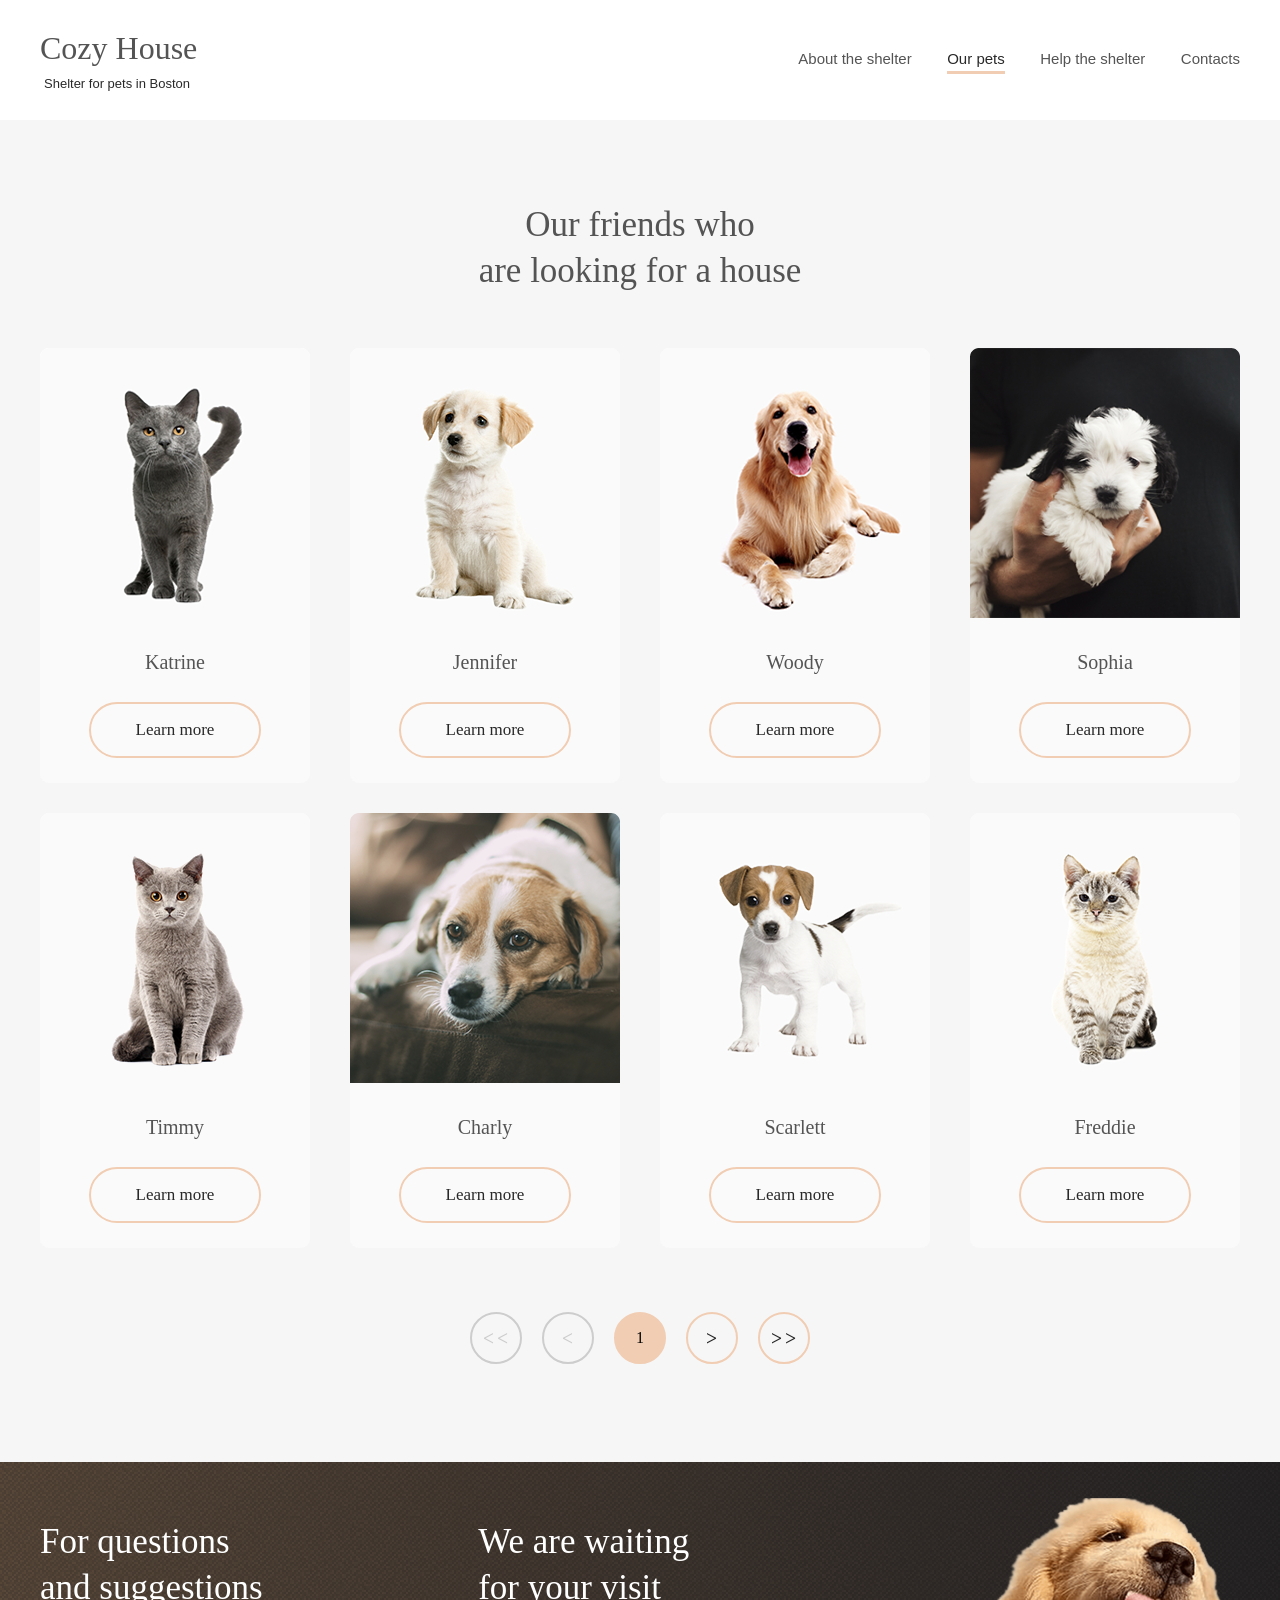
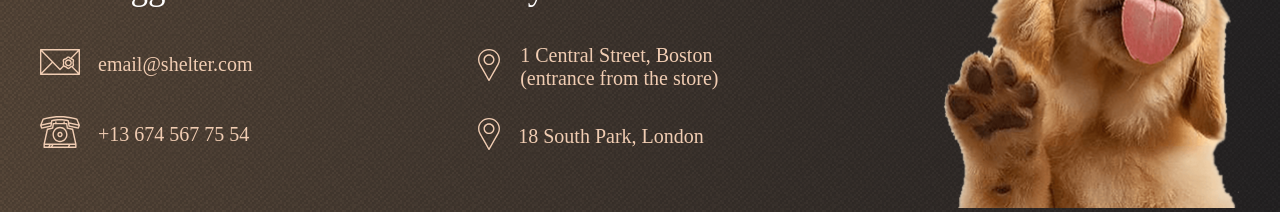
==== shelter/pets.html @ da4b1e6e "fix: fixed error validator3.org-4" ====
<!doctype html>
<html lang="en">
  <head>
    <meta charset="UTF-8">
    <meta name="viewport" content="width=device-width, initial-scale=1.0">
    <link rel="stylesheet" href="pets.css">
    <link rel="icon" type="image/ico" href="assets/favicon1.ico">
    <title>Our pets</title>
  </head>
  <body>
    <header>
      <div class="header_container">
        <div class="logo">
          <h1><a href="index.html">Cozy House</a></h1>
          <p>Shelter for pets in Boston</p>
        </div>
        <div class="menu">
          <nav class="nav_menu">
            <ul class="ul_menu">
              <li><a href="index.html">About the shelter</a></li>
              <li class="first"><a href="#">Our pets</a></li>
              <li><a href="index.html#help">Help the shelter</a></li>
              <li><a href="#footer">Contacts</a></li>
            </ul>
          </nav>
        </div>
      </div>
    </header>
    <section id="pets" class="pets">
      <div class="pets_container">
        <h2 class="pets_title">Our friends who<br> are looking for a house</h2>
        <div class="card_container">
            <div class="card">
                <div class="card_img">
                  <img src="assets/pets-katrine.png" alt="katrine">
                </div>
                <h4>Katrine</h4>
                <div class="slider_button">Learn more</div>
              </div>
            <div class="card">
                <div class="card_img">
                  <img src="assets/pets-jennifer.png" alt="jennifer">
                </div>
                <h4>Jennifer</h4>
                <div class="slider_button">Learn more</div>
            </div>
            <div class="card">
                <div class="card_img">
                  <img src="assets/pets-woody.png" alt="woody">
                </div>
                <h4>Woody</h4>
                <div class="slider_button">Learn more</div>
            </div>
            <div class="card">
                <div class="card_img">
                  <img src="assets/pets_sophia.png" alt="sophia">
                </div>
                <h4>Sophia</h4>
                <div class="slider_button">Learn more</div>
            </div>
            <div class="card">
                <div class="card_img">
                  <img src="assets/pets-timmy.png" alt="timmy">
                </div>
                <h4>Timmy</h4>
                <div class="slider_button">Learn more</div>
            </div>
            <div class="card">
                <div class="card_img">
                  <img src="assets/pets-charly.png" alt="charly">
                </div>
                <h4>Charly</h4>
                <div class="slider_button">Learn more</div>
            </div>
            <div class="card">
                <div class="card_img">
                  <img src="assets/pets-scarlet.png" alt="scarlet">
                </div>
                <h4>Scarlett</h4>
                <div class="slider_button">Learn more</div>
            </div>
            <div class="card">
                <div class="card_img">
                  <img src="assets/pets-freddie.png" alt="freddie">
                </div>
                <h4>Freddie</h4>
                <div class="slider_button">Learn more</div>
            </div>
        </div>
        <div class="navigation">
            <div class="button_paginator_inactive">
                <img src="assets/left_double_arrow.svg" alt="left_double_arrow">
            </div>
            <div class="button_paginator_inactive">
                <img src="assets/left_arrow.svg" alt="left_arrow">
            </div>
            <div class="button_paginator_active">1</div>
            <div class="button_paginator_next">
                <img src="assets/right_arrow.svg" alt="right_arrow">
            </div>
            <div class="button_paginator_all">
                <img src="assets/double_arrow.svg" alt="double_arrow">
            </div>
        </div>
      </div>
    </section>
    <div class="into">
       <footer id="footer" class="footer">
        <div class="footer_container">
          <div class="footer_content">
            <div class="footer_contacts">
              <h3 class="footer_contacts_title">
                For questions <br>and suggestions
              </h3>
              <div class="footer_contacts_email">

                <a  href="mailto:email@shelter.com"><img src="assets/icon-email.svg" alt="email"></a>
                <a class="footer_h5"  href="mailto:email@shelter.com">email@shelter.com</a>
              </div>
              <div class="footer_contacts_email">
                <a  href="tel:+136745677554"><img src="assets/icon-phone.svg" alt="phone"></a>
                <a  href="tel:+136745677554" class="footer_h5">+13 674 567 75 54</a>
              </div>
            </div>
            <div class="footer_locations">
              <h3 class="footer_locations_title">
                We are waiting<br>
                for your visit
              </h3>
              <div class="footer_locations_place">
                <a href="https://maps.app.goo.gl/DbrBWpfn3ZMRmpNb6"><img  src="assets/icon-marker.svg" alt="marker"></a>
                <a class="footer_central" href="https://maps.app.goo.gl/DbrBWpfn3ZMRmpNb6">1 Central Street, Boston <br>(entrance from the store)</a>
              </div>
              <div class="footer_locations_place">
                <a href="https://maps.app.goo.gl/Y8TNkfjM19VFKskY9"><img src="assets/icon-marker.svg" alt="marker"></a>
                <a class="footer_h5" href="https://maps.app.goo.gl/Y8TNkfjM19VFKskY9">18 South Park, London </a>
              </div>
            </div>
            <div class="footer_puppy">
              <img src="assets/footer-puppy.png" alt="footer-puppy">
            </div>
          </div>
        </div>
      </footer>
      </div>
  </body>
</html>
---- shelter/pets.css ----
* {
  margin: 0;
  padding: 0;
  box-sizing: border-box;
  border: none;
}
html {
  scroll-behavior: smooth;
}
.header_container {
  display: flex;
  justify-content: space-between;
  max-width: 1200px;
  margin: 0px auto;
  padding: 30px 0 10px 0;
  color: #545454;
}

.ul_menu {
  display: flex;
  gap: 35.5px;
  align-content: center;
}

.menu {
  align-content: center;
}

.first {
  border-bottom: 3px solid #f1cdb3;
}

.ul_menu li {
  display: flex;
  text-decoration: none;
}

a {
  color: #545454;
  text-decoration: none;
  font-family: Arial, Helvetica, sans-serif;
  font-weight: 400;
  font-size: 15px;
  letter-spacing: 0px;
  line-height: 160%;
  transition: all 0.8s ease;
}

.logo h1 > a {
  font-family: Georgia, "Times New Roman", Times, serif;
  font-weight: 400;
  font-size: 32px;
  letter-spacing: 6%;
  line-height: 110%;
  transition: all 0.8s ease;
}
.logo h1 {
  padding-bottom: 10px;
  color: #545454;
}

.logo p {
  font-family: Arial, Helvetica, sans-serif;
  font-weight: 400;
  font-size: 13px;
  color: #292929;
  letter-spacing: 10%;
  line-height: 100%;
  padding-left: 4px;
  cursor: pointer;
}
.logo h1 > a:hover {
  color: #292929;
}
.logo p:hover {
  color: #292929;
}
li a:hover {
  color: #292929;
}
h2 {
  font-family: Georgia, "Times New Roman", Times, serif;
  font-weight: 400;
  letter-spacing: 6%;
  font-size: 35px;
  line-height: 130%;
  color: #545454;
  text-align: center;
}
.pets {
  background-color: #f6f6f6;
}
.pets_container {
  margin: 0 auto;
  max-width: 1200px;
  margin-top: 20px;
}
.card_container {
  display: flex;
  justify-content: center;
  gap: 30px 40px;
  align-items: center;
  flex-wrap: wrap;
}
.card {
  display: flex;
  flex-direction: column;
  align-items: center;
  padding-bottom: 0px;
  background-color: #fafafa;
  cursor: pointer;
  border-radius: 9px;
  transition:
    background-color 2s,
    box-shadow 2s;
}
.card_img {
  padding-bottom: 30px;
}
h4 {
  font-family: Georgia, "Times New Roman", Times, serif;
  font-weight: 400;
  letter-spacing: 6%;
  font-size: 20px;
  color: #545454;
  line-height: 100%;
  padding-bottom: 30px;
}
.slider_button {
  font-family: Georgia, "Times New Roman", Times, serif;
  font-weight: 400;
  letter-spacing: 6%;
  font-size: 17px;
  color: #292929;
  line-height: 130%;
  padding: 15px 45px;
  border: 2px solid #f1cdb3;
  border-radius: 100px;
  margin-bottom: 25px;
  transition: all 0.8s ease;
}

.card:hover {
  box-shadow: 0 2px 35px 14px rgba(13, 13, 13, 0.1);
  transition: all 0.8s ease;
  .slider_button {
    background-color: #fddcc4;
    border: 2px solid #fddcc4;
  }
}
.pets_title {
  padding-bottom: 55px;
  padding-top: 82px;
}
.navigation {
  display: flex;
  justify-content: center;
  gap: 20px;
  padding-bottom: 98px;
  padding-top: 64px;
}
.button_paginator_inactive {
  display: flex;
  justify-content: center;
  align-items: center;
  width: 52px;
  height: 52px;
  padding: 0;
  border-radius: 50%;
  cursor: default;

  border: 2px solid #cdcdcd;
}
.button_paginator_active {
  display: flex;
  justify-content: center;
  align-items: center;
  width: 52px;
  height: 52px;
  padding: 0;
  border-radius: 50%;
  cursor: pointer;
  border: 2px solid #f1cdb3;
  background: #f1cdb3;
  cursor: default;
}
.button_paginator_next {
  display: flex;
  justify-content: center;
  align-items: center;
  width: 52px;
  height: 52px;
  padding: 0;
  border-radius: 50%;
  border: 2px solid #f1cdb3;
  cursor: pointer;
  transition: all 0.8s ease;
}
.button_paginator_all {
  display: flex;
  justify-content: center;
  align-items: center;
  width: 52px;
  height: 52px;
  padding: 0;
  border-radius: 50%;
  border: 2px solid #f1cdb3;
  cursor: pointer;
  transition: all 0.8s ease;
}
.button_paginator_next:hover {
  background: #f1cdb3;
}
.button_paginator_all:hover {
  background: #f1cdb3;
}

.into {
  background:
    url(assets/noise_transparent@2x.png),
    linear-gradient(to right, #58483a, #262425);
}
.footer_container {
  margin: 0 auto;
  max-width: 1200px;
  padding-top: 16px;
  padding-bottom: 0px;
}

.footer_content {
  display: flex;
  justify-content: space-between;
  padding-top: 20px;
}
.footer_locations_title {
  color: #ffffff;
}
.footer_contacts_title {
  color: #ffffff;
}
footer h5 {
  color: #f1cdb3;
}
.footer_contacts_email {
  display: flex;
  justify-content: start;
  align-items: center;
}

.footer_locations_place {
  display: flex;
  justify-content: start;
  align-items: center;
}
.footer_contacts_title {
  align-items: start;
  padding-bottom: 40px;
}
.footer_locations_title {
  padding-bottom: 33px;
}
.footer_locations_place {
  padding-bottom: 31px;
}
.footer_contacts_email {
  padding-bottom: 40px;
}
.footer_locations {
  padding-right: 6px;
  padding-top: 21px;
}
.footer_h5 {
  padding-left: 20px;
}
.footer_central {
  padding-left: 20px;
}
.footer_contacts {
  padding-top: 21px;
}
h5 {
  font-family: Georgia, "Times New Roman", Times, serif;
  font-weight: 400;
  letter-spacing: 6%;
  font-size: 20px;
  color: #545454;
  line-height: 115%;
}
h3 {
  font-family: Georgia, "Times New Roman", Times, serif;
  font-weight: 400;
  letter-spacing: 6%;
  font-size: 35px;
  line-height: 130%;
  color: #545454;
  text-align: center;
}
.footer_contacts_title {
  text-align: start;
}
.footer_locations_title {
  text-align: start;
}
.first {
  border-bottom: 3px solid #f1cdb3;
}
.first a {
  color: #292929;
  cursor: default;
}

.footer_container {
  margin: 0 auto;
  max-width: 1200px;
  padding-top: 16px;
  padding-bottom: 0px;
}

.footer_content {
  display: flex;
  justify-content: space-between;
  padding-top: 20px;
}
.footer_locations_title {
  color: #ffffff;
}
.footer_contacts_title {
  color: #ffffff;
}
footer h5 {
  color: #f1cdb3;
}
.footer_contacts_email {
  display: flex;
  justify-content: start;
  align-items: center;
}
.footer_locations_place a {
  color: #f1cdb3;
  font-family: Georgia, "Times New Roman", Times, serif;
  font-weight: 400;
  letter-spacing: 6%;
  font-size: 20px;
  line-height: 115%;
}
.footer_contacts_email a {
  color: #f1cdb3;
  font-family: Georgia, "Times New Roman", Times, serif;
  font-weight: 400;
  letter-spacing: 6%;
  font-size: 20px;
  line-height: 115%;
}

.footer_locations_place {
  display: flex;
  justify-content: start;
  align-items: center;
  
}



.footer_contacts_title {
  padding-bottom: 36px;
}
.footer_locations_title {
  padding-bottom: 34px;
}
.footer_locations_place {
  padding-bottom: 28px;
}
.footer_contacts_email {
  padding-bottom: 33px;
}
.footer_locations {
  padding-right: 6px;
  padding-top: 21px;
}
.footer_h5 {
  padding-left: 18px;
}
.footer_central {
  padding-left: 20px;
}
.footer_contacts {
  padding-top: 21px;
}

.footer_contacts_email {
  a {
    color: #f1cdb3;
  }
}
.footer_locations {
  a {
    color: #f1cdb3;
  }
}
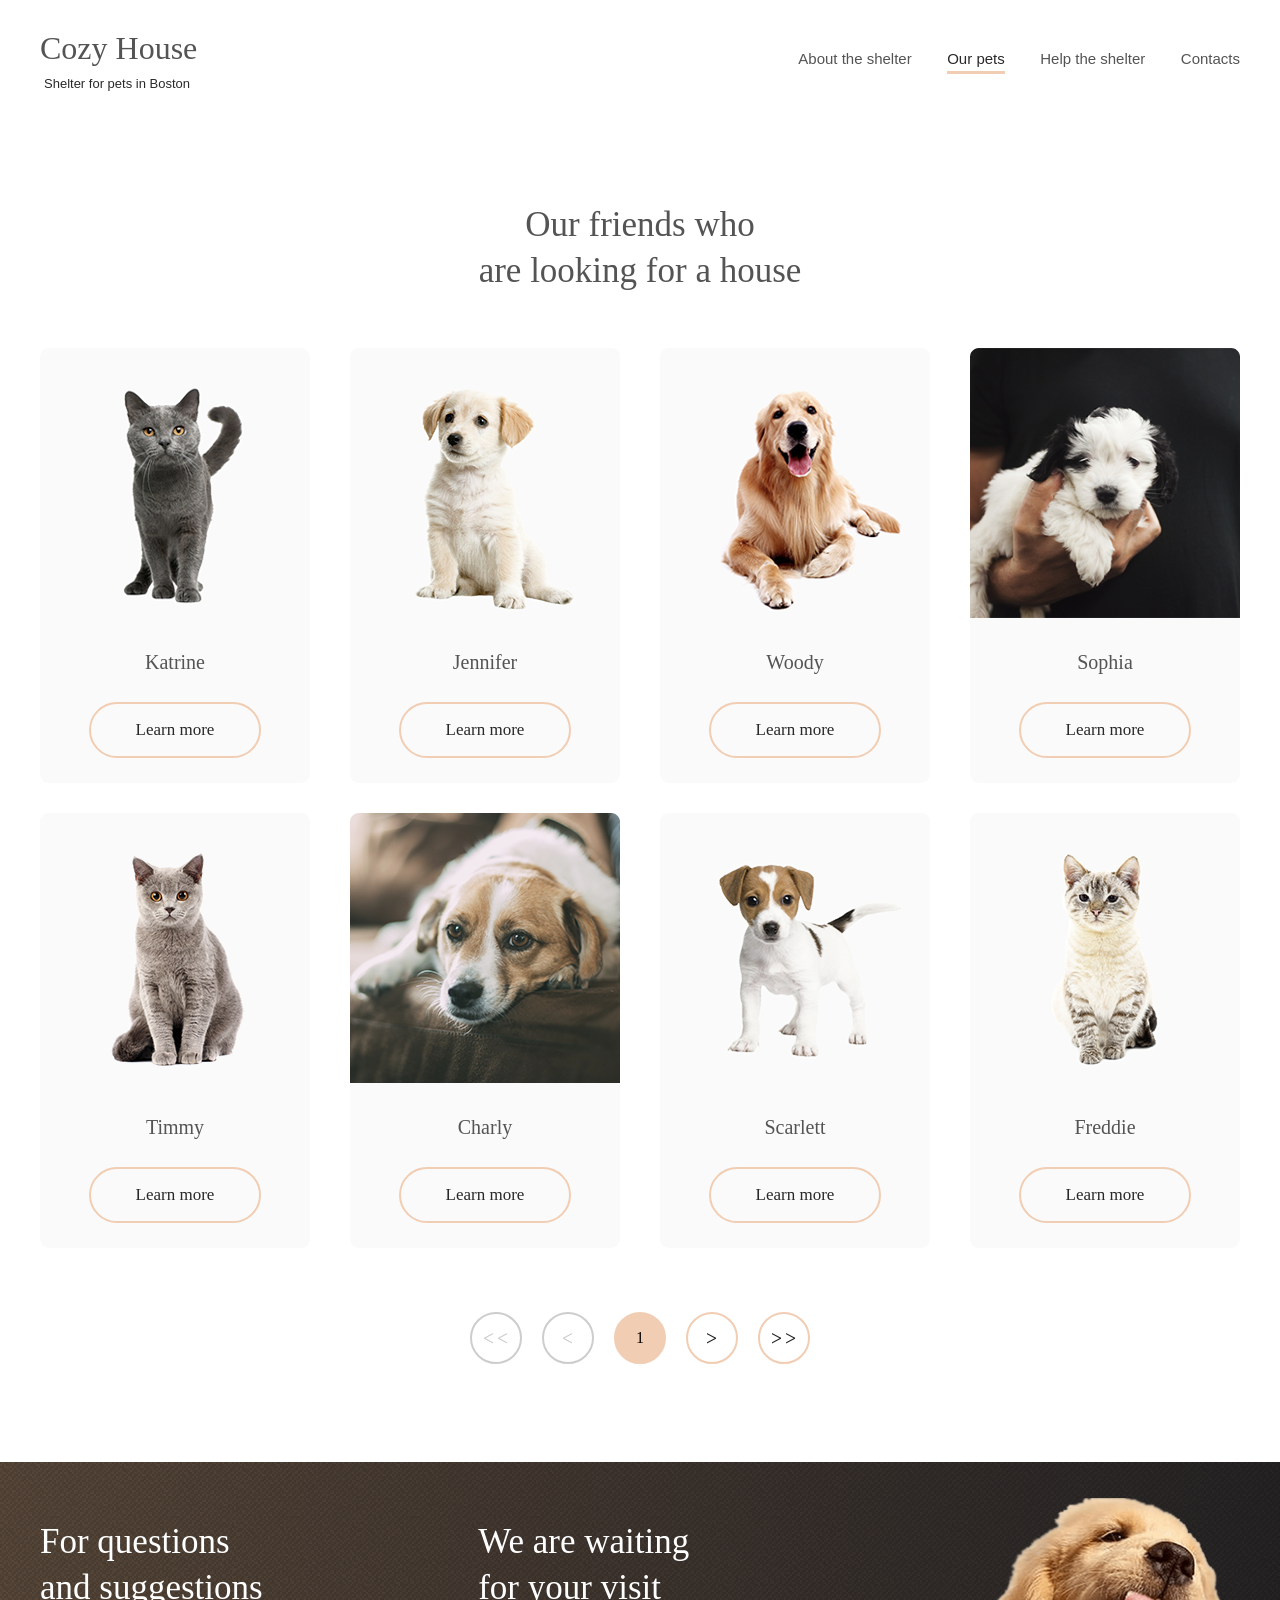
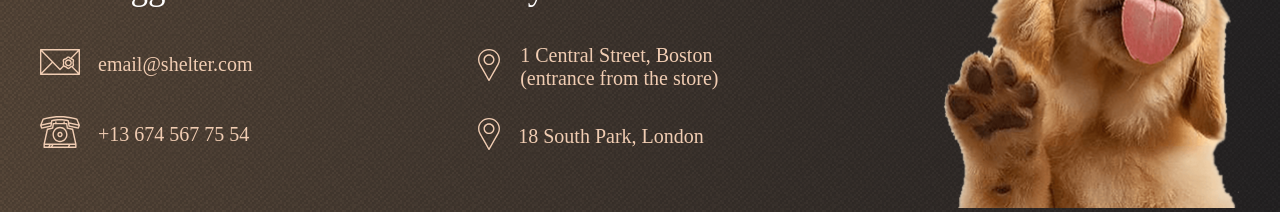
==== commit 664935c3: "feat: add index.js file and console.log" ====
--- a/shelter/pets.html
+++ b/shelter/pets.html
@@ -26,7 +26,7 @@
         </div>
       </div>
     </header>
-    <section id="pets" class="pets">
+    <section id="pets" class="our_friends">
       <div class="pets_container">
         <h2 class="pets_title">Our friends who<br> are looking for a house</h2>
         <div class="card_container">
@@ -34,56 +34,56 @@
                 <div class="card_img">
                   <img src="assets/pets-katrine.png" alt="katrine">
                 </div>
-                <h4>Katrine</h4>
+                <h3>Katrine</h3>
                 <div class="slider_button">Learn more</div>
               </div>
             <div class="card">
                 <div class="card_img">
                   <img src="assets/pets-jennifer.png" alt="jennifer">
                 </div>
-                <h4>Jennifer</h4>
+                <h3>Jennifer</h3>
                 <div class="slider_button">Learn more</div>
             </div>
             <div class="card">
                 <div class="card_img">
                   <img src="assets/pets-woody.png" alt="woody">
                 </div>
-                <h4>Woody</h4>
+                <h3>Woody</h3>
                 <div class="slider_button">Learn more</div>
             </div>
             <div class="card">
                 <div class="card_img">
                   <img src="assets/pets_sophia.png" alt="sophia">
                 </div>
-                <h4>Sophia</h4>
+                <h3>Sophia</h3>
                 <div class="slider_button">Learn more</div>
             </div>
             <div class="card">
                 <div class="card_img">
                   <img src="assets/pets-timmy.png" alt="timmy">
                 </div>
-                <h4>Timmy</h4>
+                <h3>Timmy</h3>
                 <div class="slider_button">Learn more</div>
             </div>
             <div class="card">
                 <div class="card_img">
                   <img src="assets/pets-charly.png" alt="charly">
                 </div>
-                <h4>Charly</h4>
+                <h3>Charly</h3>
                 <div class="slider_button">Learn more</div>
             </div>
             <div class="card">
                 <div class="card_img">
                   <img src="assets/pets-scarlet.png" alt="scarlet">
                 </div>
-                <h4>Scarlett</h4>
+                <h3>Scarlett</h3>
                 <div class="slider_button">Learn more</div>
             </div>
             <div class="card">
                 <div class="card_img">
                   <img src="assets/pets-freddie.png" alt="freddie">
                 </div>
-                <h4>Freddie</h4>
+                <h3>Freddie</h3>
                 <div class="slider_button">Learn more</div>
             </div>
         </div>
--- a/shelter/pets.css
+++ b/shelter/pets.css
@@ -117,7 +117,7 @@
 .card_img {
   padding-bottom: 30px;
 }
-h4 {
+ .card h3 {
   font-family: Georgia, "Times New Roman", Times, serif;
   font-weight: 400;
   letter-spacing: 6%;
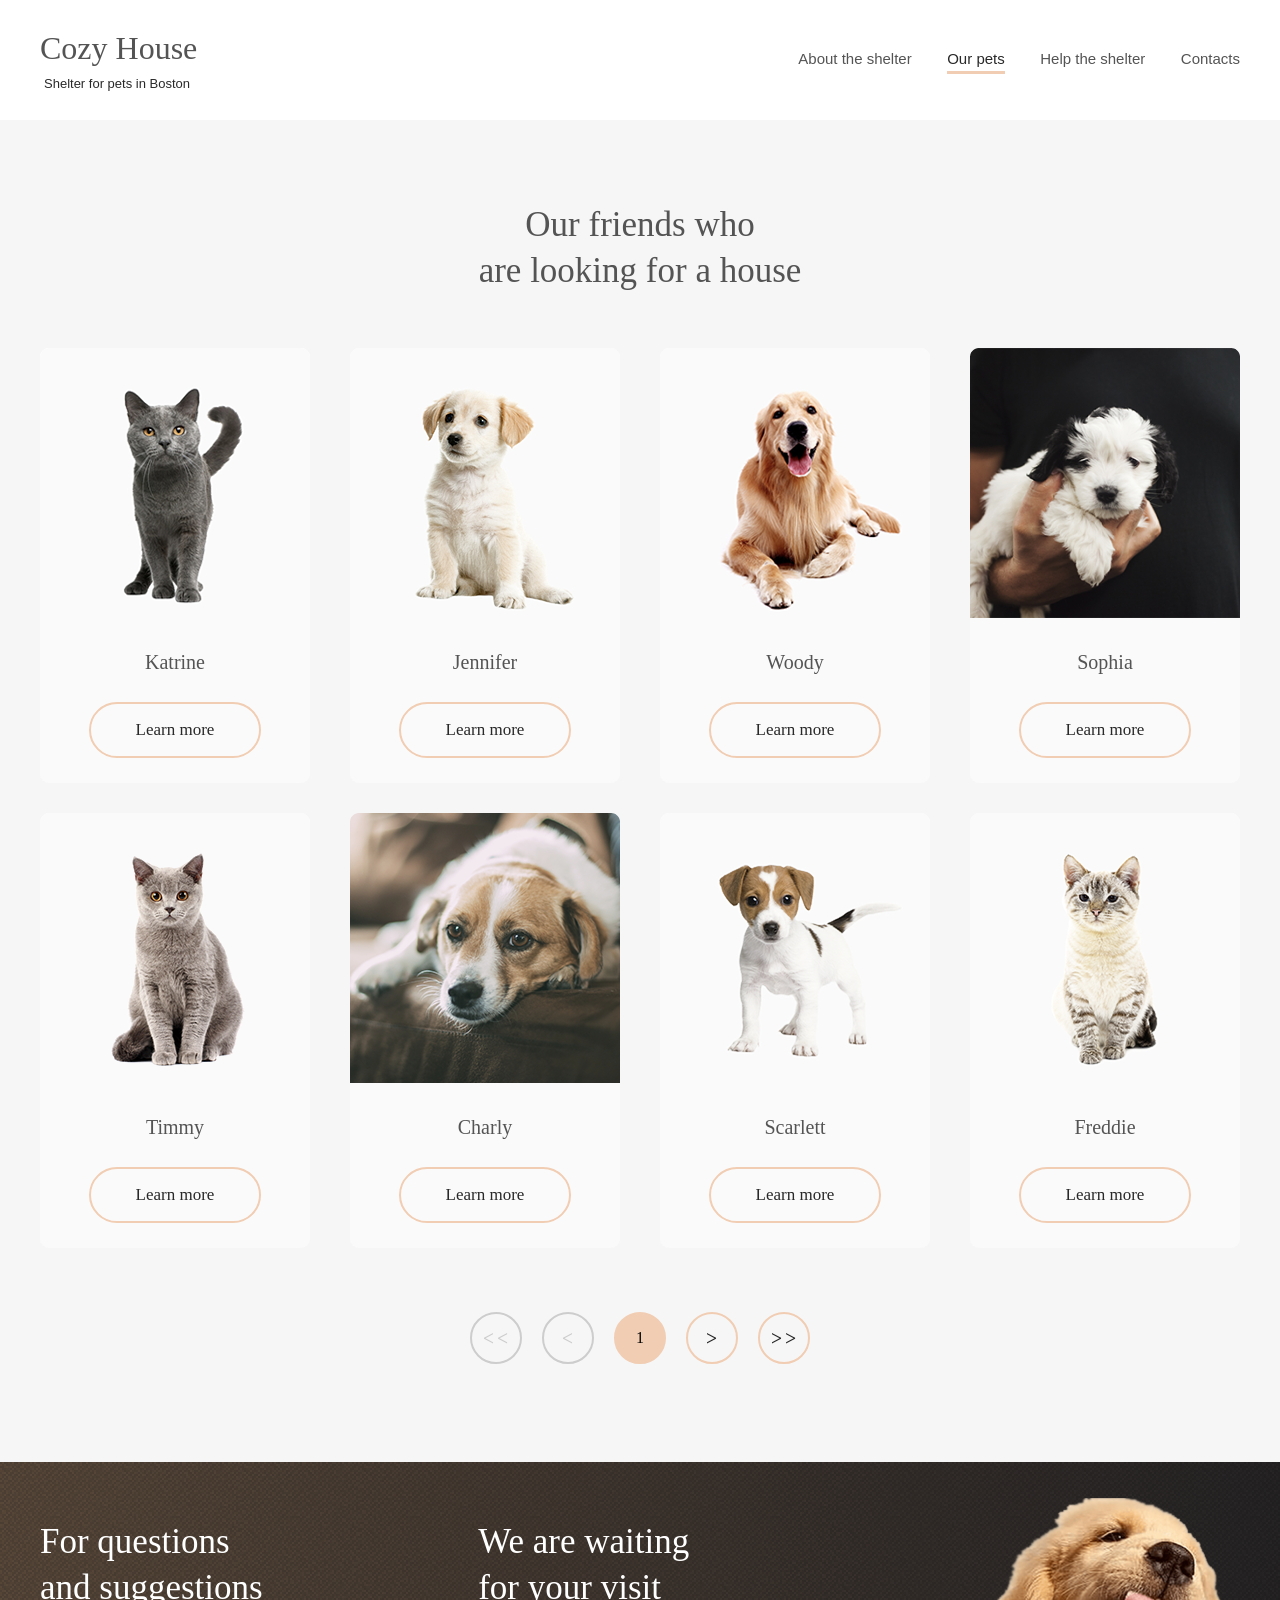
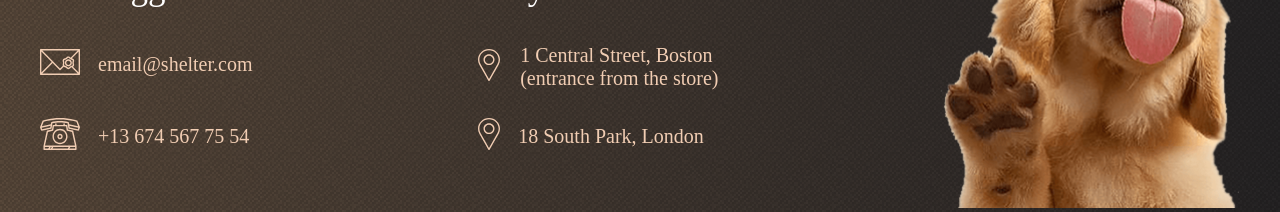
==== commit fb024aae: "feat: add our pets page at 320px" ====
--- a/shelter/pets.html
+++ b/shelter/pets.html
@@ -24,6 +24,11 @@
             </ul>
           </nav>
         </div>
+        <div class="burger_menu">
+              <span class="burger_menu_span"></span>
+              <span class="burger_menu_span"></span>
+              <span class="burger_menu_span"></span>
+            </div>
       </div>
     </header>
     <section id="pets" class="our_friends">
@@ -51,35 +56,35 @@
                 <h3>Woody</h3>
                 <div class="slider_button">Learn more</div>
             </div>
-            <div class="card">
+            <div class="card third_card">
                 <div class="card_img">
                   <img src="assets/pets_sophia.png" alt="sophia">
                 </div>
                 <h3>Sophia</h3>
                 <div class="slider_button">Learn more</div>
             </div>
-            <div class="card">
+            <div class="card third_card">
                 <div class="card_img">
                   <img src="assets/pets-timmy.png" alt="timmy">
                 </div>
                 <h3>Timmy</h3>
                 <div class="slider_button">Learn more</div>
             </div>
-            <div class="card">
+            <div class="card third_card">
                 <div class="card_img">
                   <img src="assets/pets-charly.png" alt="charly">
                 </div>
                 <h3>Charly</h3>
                 <div class="slider_button">Learn more</div>
             </div>
-            <div class="card">
+            <div class="card second_card">
                 <div class="card_img">
                   <img src="assets/pets-scarlet.png" alt="scarlet">
                 </div>
                 <h3>Scarlett</h3>
                 <div class="slider_button">Learn more</div>
             </div>
-            <div class="card">
+            <div class="card second_card">
                 <div class="card_img">
                   <img src="assets/pets-freddie.png" alt="freddie">
                 </div>
@@ -110,28 +115,28 @@
           <div class="footer_content">
             <div class="footer_contacts">
               <h3 class="footer_contacts_title">
-                For questions <br>and suggestions
+                For questions <br class="desktop-only">and suggestions
               </h3>
               <div class="footer_contacts_email">
 
                 <a  href="mailto:email@shelter.com"><img src="assets/icon-email.svg" alt="email"></a>
                 <a class="footer_h5"  href="mailto:email@shelter.com">email@shelter.com</a>
               </div>
-              <div class="footer_contacts_email">
+              <div class="footer_contacts_tell">
                 <a  href="tel:+136745677554"><img src="assets/icon-phone.svg" alt="phone"></a>
-                <a  href="tel:+136745677554" class="footer_h5">+13 674 567 75 54</a>
+                <a  href="tel:+136745677554" class="footer_h5 tell">+13 674 567 75 54</a>
               </div>
             </div>
             <div class="footer_locations">
               <h3 class="footer_locations_title">
-                We are waiting<br>
-                for your visit
+                We are waiting<br class="desktop-only">
+                for<br class="mobile-only"> your visit
               </h3>
-              <div class="footer_locations_place">
+              <div class="footer_locations_place second">
                 <a href="https://maps.app.goo.gl/DbrBWpfn3ZMRmpNb6"><img  src="assets/icon-marker.svg" alt="marker"></a>
                 <a class="footer_central" href="https://maps.app.goo.gl/DbrBWpfn3ZMRmpNb6">1 Central Street, Boston <br>(entrance from the store)</a>
               </div>
-              <div class="footer_locations_place">
+              <div class="footer_locations_place second_two ">
                 <a href="https://maps.app.goo.gl/Y8TNkfjM19VFKskY9"><img src="assets/icon-marker.svg" alt="marker"></a>
                 <a class="footer_h5" href="https://maps.app.goo.gl/Y8TNkfjM19VFKskY9">18 South Park, London </a>
               </div>
--- a/shelter/pets.css
+++ b/shelter/pets.css
@@ -24,6 +24,9 @@
 
 .menu {
   align-content: center;
+}
+.burger_menu {
+  display: none;
 }
 
 .first {
@@ -94,6 +97,9 @@
   margin: 0 auto;
   max-width: 1200px;
   margin-top: 20px;
+}
+.our_friends {
+  background-color: #f6f6f6;
 }
 .card_container {
   display: flex;
@@ -117,7 +123,7 @@
 .card_img {
   padding-bottom: 30px;
 }
- .card h3 {
+.card h3 {
   font-family: Georgia, "Times New Roman", Times, serif;
   font-weight: 400;
   letter-spacing: 6%;
@@ -142,10 +148,18 @@
 
 .card:hover {
   box-shadow: 0 2px 35px 14px rgba(13, 13, 13, 0.1);
-  transition: all 0.8s ease;
+  transition: all 0.3s ease;
   .slider_button {
     background-color: #fddcc4;
     border: 2px solid #fddcc4;
+  }
+}
+.card:active {
+  .slider_button {
+    background-color: #fafafa;
+    border: 2px solid #fddcc4;
+    transform: translateY(2px);
+    transition: all 0.1s ease;
   }
 }
 .pets_title {
@@ -335,6 +349,19 @@
   justify-content: start;
   align-items: center;
 }
+  .footer_contacts_tell {
+    display: flex;
+    align-items: center;
+    padding-bottom: 35px;
+  }
+.footer_contacts_tell a {
+  color: #f1cdb3;
+  font-family: Georgia, "Times New Roman", Times, serif;
+  font-weight: 400;
+  letter-spacing: 6%;
+  font-size: 20px;
+  line-height: 115%;
+}
 .footer_locations_place a {
   color: #f1cdb3;
   font-family: Georgia, "Times New Roman", Times, serif;
@@ -356,10 +383,7 @@
   display: flex;
   justify-content: start;
   align-items: center;
-  
-}
-
-
+}
 
 .footer_contacts_title {
   padding-bottom: 36px;
@@ -371,7 +395,7 @@
   padding-bottom: 28px;
 }
 .footer_contacts_email {
-  padding-bottom: 33px;
+  padding-bottom: 35px;
 }
 .footer_locations {
   padding-right: 6px;
@@ -397,3 +421,177 @@
     color: #f1cdb3;
   }
 }
+.mobile-only {
+  display: none;
+}
+
+@media (max-width: 1150px) {
+  .header_container {
+    max-width: 708px;
+    padding: 30px 0 8px 0;
+  }
+  .second_card {
+    display: none;
+  }
+  .navigation {
+    padding-bottom: 77px;
+    padding-top: 42px;
+  }
+
+  .card_container {
+    gap: 30px 40px;
+  }
+  .slider_arrow {
+    gap: 12px;
+    justify-content: center;
+  }
+  .pets_title {
+    padding-bottom: 26px;
+    padding-top: 82px;
+  }
+
+  .footer_content {
+    flex-wrap: wrap;
+    justify-content: center;
+    gap: 27px 59px;
+    padding-top: 15px;
+  }
+
+  .footer_contacts {
+    padding-top: 0px;
+  }
+  .footer_locations {
+    padding-top: 0px;
+  }
+  .footer_locations_title {
+    padding-bottom: 32px;
+  }
+  .footer_locations_place {
+    padding-bottom: 30px;
+  }
+  .footer_contacts_email {
+    padding-bottom: 35px;
+  }
+  .footer_contacts_tell {
+    display: flex;
+    align-items: center;
+    padding-bottom: 35px;
+  }
+  .footer_puppy {
+    margin-bottom: 0px;
+  }
+}
+
+@media (max-width: 767px) {
+  .burger_menu {
+    display: flex;
+    flex-direction: column;
+    justify-content: center;
+    gap: 8px;
+  }
+  .menu {
+    display: none;
+  }
+  .burger_menu_span {
+    width: 30px;
+    height: 2px;
+    background-color: #f1cdb3;
+  }
+}
+@media (max-width: 695px) {
+  .header_container {
+    max-width: 88%;
+  }
+
+  .slider_arrow {
+    gap: 0px;
+  }
+  .navigation {
+    padding-bottom: 45px;
+    padding-top: 42px;
+    gap: 10px;
+  }
+  .third_card {
+    display: none;
+  }
+  .pets_title {
+    font-size: 25px;
+    padding-bottom: 42px;
+    padding-top: 43px;
+  }
+  .card_img {
+    padding-bottom: 29px;
+  }
+
+  .slider_arrow {
+    flex-wrap: wrap;
+    gap: 13px 83px;
+  }
+  .button_primary {
+    margin: 40px auto 45px;
+  }
+  .card_container {
+    width: 100%;
+    order: -1;
+  }
+
+  h4 {
+    letter-spacing: 6%;
+    font-size: 15px;
+
+    line-height: 110%;
+    padding-bottom: 30px;
+  }
+
+  h3 {
+    font-weight: 400;
+    letter-spacing: 6%;
+    font-size: 25px;
+    line-height: 130%;
+    color: #545454;
+  }
+
+  .footer_contacts_title {
+    text-align: center;
+  }
+  .footer_locations_title {
+    text-align: center;
+  }
+  .desktop-only {
+    display: none;
+  }
+  .mobile-only {
+    display: inline;
+  }
+  .footer_contacts {
+    margin: 0 34px;
+  }
+  .tell {
+    padding-left: 27px;
+    padding-bottom: 5px;
+  }
+  .footer_contacts_tell {
+    padding-bottom: 7px;
+  }
+  .footer_locations_title {
+    padding-bottom: 40px;
+  }
+
+  .second {
+    padding-bottom: 37px;
+  }
+  .second_two {
+    padding-bottom: 11px;
+  }
+  .footer_puppy img {
+    width: 88%;
+    padding-left: 25px;
+  }
+  .footer_contacts_email {
+    padding-bottom: 38px;
+  }
+  .footer_locations {
+    padding-top: 0px;
+    padding-right: 0px;
+  }
+}
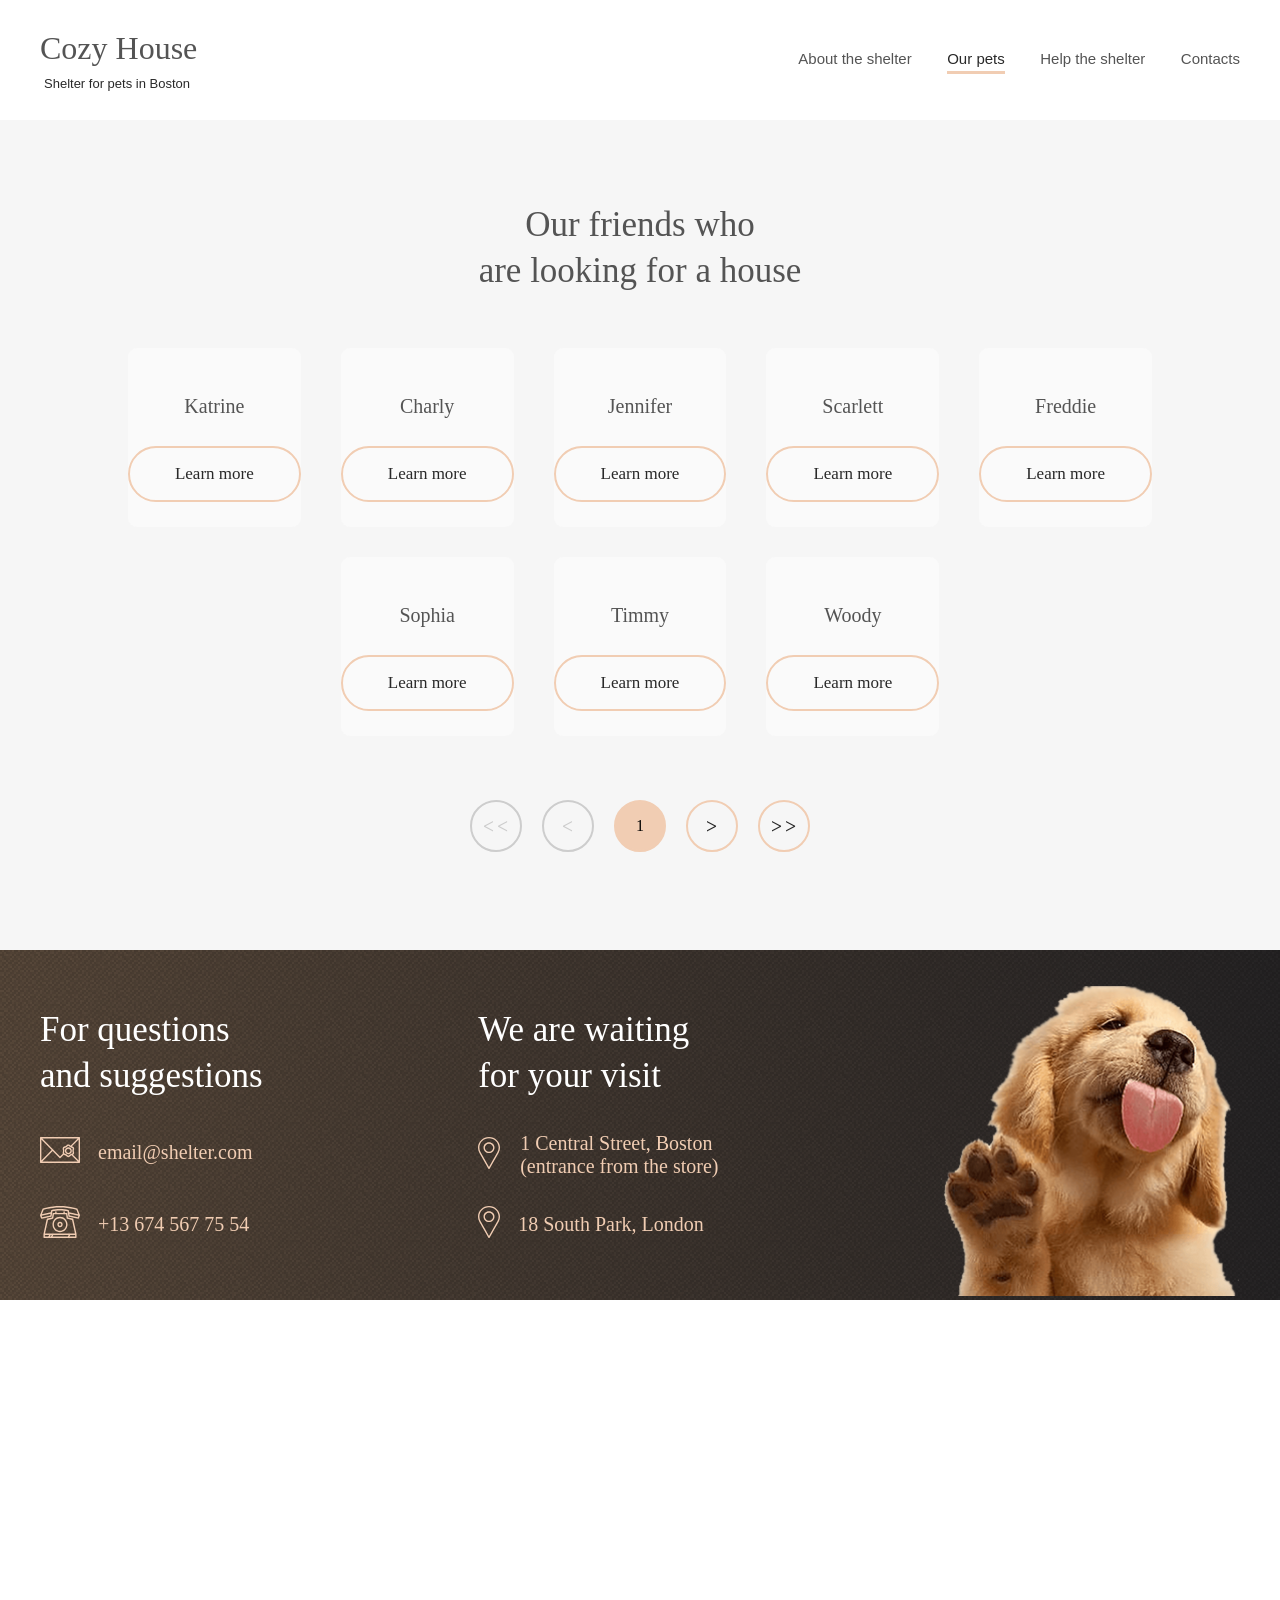
==== commit eec23b14: "feat: add transform slider main page" ====
--- a/shelter/pets.html
+++ b/shelter/pets.html
@@ -8,13 +8,14 @@
     <title>Our pets</title>
   </head>
   <body>
-    <header>
-      <div class="header_container">
+    <header class="">
+      <div class="overlay"></div>
+      <div class="header_container header">
         <div class="logo">
           <h1><a href="index.html">Cozy House</a></h1>
           <p>Shelter for pets in Boston</p>
         </div>
-        <div class="menu">
+        <div class="menu " >
           <nav class="nav_menu">
             <ul class="ul_menu">
               <li><a href="index.html">About the shelter</a></li>
@@ -24,7 +25,7 @@
             </ul>
           </nav>
         </div>
-        <div class="burger_menu">
+        <div class="burger_menu" id="burger">
               <span class="burger_menu_span"></span>
               <span class="burger_menu_span"></span>
               <span class="burger_menu_span"></span>
@@ -58,7 +59,7 @@
             </div>
             <div class="card third_card">
                 <div class="card_img">
-                  <img src="assets/pets_sophia.png" alt="sophia">
+                  <img src="assets/pets-sophia.png" alt="sophia">
                 </div>
                 <h3>Sophia</h3>
                 <div class="slider_button">Learn more</div>
@@ -93,7 +94,7 @@
             </div>
         </div>
         <div class="navigation">
-            <div class="button_paginator_inactive">
+            <div class="button_paginator_inactive_two">
                 <img src="assets/left_double_arrow.svg" alt="left_double_arrow">
             </div>
             <div class="button_paginator_inactive">
@@ -148,5 +149,7 @@
         </div>
       </footer>
       </div>
+       <script defer src="pets.js" ></script>
+       <script type="module" defer src="pagination.js" ></script>
   </body>
 </html>
--- a/shelter/pets.css
+++ b/shelter/pets.css
@@ -7,6 +7,10 @@
 html {
   scroll-behavior: smooth;
 }
+ body.open {
+    overflow: hidden;
+    
+  }
 .header_container {
   display: flex;
   justify-content: space-between;
@@ -185,6 +189,19 @@
 
   border: 2px solid #cdcdcd;
 }
+.button_paginator_inactive_two {
+  display: flex;
+  justify-content: center;
+  align-items: center;
+  width: 52px;
+  height: 52px;
+  padding: 0;
+  border-radius: 50%;
+  cursor: default;
+
+  border: 2px solid #cdcdcd;
+}
+
 .button_paginator_active {
   display: flex;
   justify-content: center;
@@ -349,11 +366,11 @@
   justify-content: start;
   align-items: center;
 }
-  .footer_contacts_tell {
-    display: flex;
-    align-items: center;
-    padding-bottom: 35px;
-  }
+.footer_contacts_tell {
+  display: flex;
+  align-items: center;
+  padding-bottom: 35px;
+}
 .footer_contacts_tell a {
   color: #f1cdb3;
   font-family: Georgia, "Times New Roman", Times, serif;
@@ -488,15 +505,89 @@
     flex-direction: column;
     justify-content: center;
     gap: 8px;
+     z-index: 3;
   }
   .menu {
-    display: none;
-  }
+    display: flex;
+    position: absolute;
+    right: -320px;
+    top: 0;
+    height: 100vh;
+    background-color: #292929;
+    padding: 248px 39px 248px 39px;
+    transition: transform 0.8s;
+  }
+  .overlay.open {
+  display: block;
+  position: absolute;
+  top: 0;
+  left: 0;
+  width: 100vw;
+  height: 100vh;
+  background-color: rgba(0, 0, 0, 0.5);
+  z-index: 0;
+  
+}
   .burger_menu_span {
     width: 30px;
     height: 2px;
+    background-color: #000000;
+    transition: transform .8s;
+  }
+  a {
+    font-size: 32px;
+    text-align: center;
+    color: #cdcdcd;
+  }
+  .first a {
+  border-bottom: 2px solid #f1cdb3;
+  cursor: default;
+  color: #fafafa;
+}
+.logo a {
+  color: #545454;
+}
+.first {
+  border-bottom: 0px solid #000000;
+}
+li a:hover {
+  color: #fafafa;
+}
+  .ul_menu {
+    flex-direction: column;
+    gap: 40px;
+  }
+    .ul_menu li {
+    display: flex;
+    justify-content: center;
+  }
+ .open.menu {
+  transform: translateX(-100%);
+}
+.open.burger_menu {
+  gap: 10px;
+   background-color: #292929;
+}
+body.no-scroll {
+ overflow: hidden;
+ touch-action: none;
+}
+.open .burger_menu_span:nth-child(1) {
+    transform: translateX(10px) translateY(12px) rotate(90deg);
+    height: 2px;
     background-color: #f1cdb3;
   }
+  .open .burger_menu_span:nth-child(2) {
+    transform: translateY(0px) rotate(90deg);
+    height: 2px;
+    background-color: #f1cdb3;
+  }
+  .open .burger_menu_span:nth-child(3) {
+    transform: translateX(-10px) translateY(-12px) rotate(90deg);
+    height: 2px;
+    background-color: #f1cdb3;
+  }
+  
 }
 @media (max-width: 695px) {
   .header_container {
@@ -595,3 +686,54 @@
     padding-right: 0px;
   }
 }
+
+@keyframes moveLeft {
+  from {
+      left: -108%;
+  }
+
+  to {
+      left: -216%;
+  }
+}
+
+@keyframes moveRight {
+  from {
+      left: -108%;
+  }
+
+  to {
+      left: 0;
+  }
+}
+
+.move-to-left {
+  animation-name: moveLeft;
+  animation-duration: 1s;
+}
+
+.move-to-right {
+  animation-name: moveRight;
+  animation-duration: 1s;
+}
+
+@keyframes hide {
+  from {
+      opacity: 1;
+  }
+
+  to {
+      opacity: 0;
+  }
+}
+
+.disappearance {
+  animation-name: hide;
+  animation-duration: 0.75s;
+}
+
+.appearance {
+  animation-name: hide;
+  animation-duration: 0.5s;
+  animation-direction: reverse;
+}
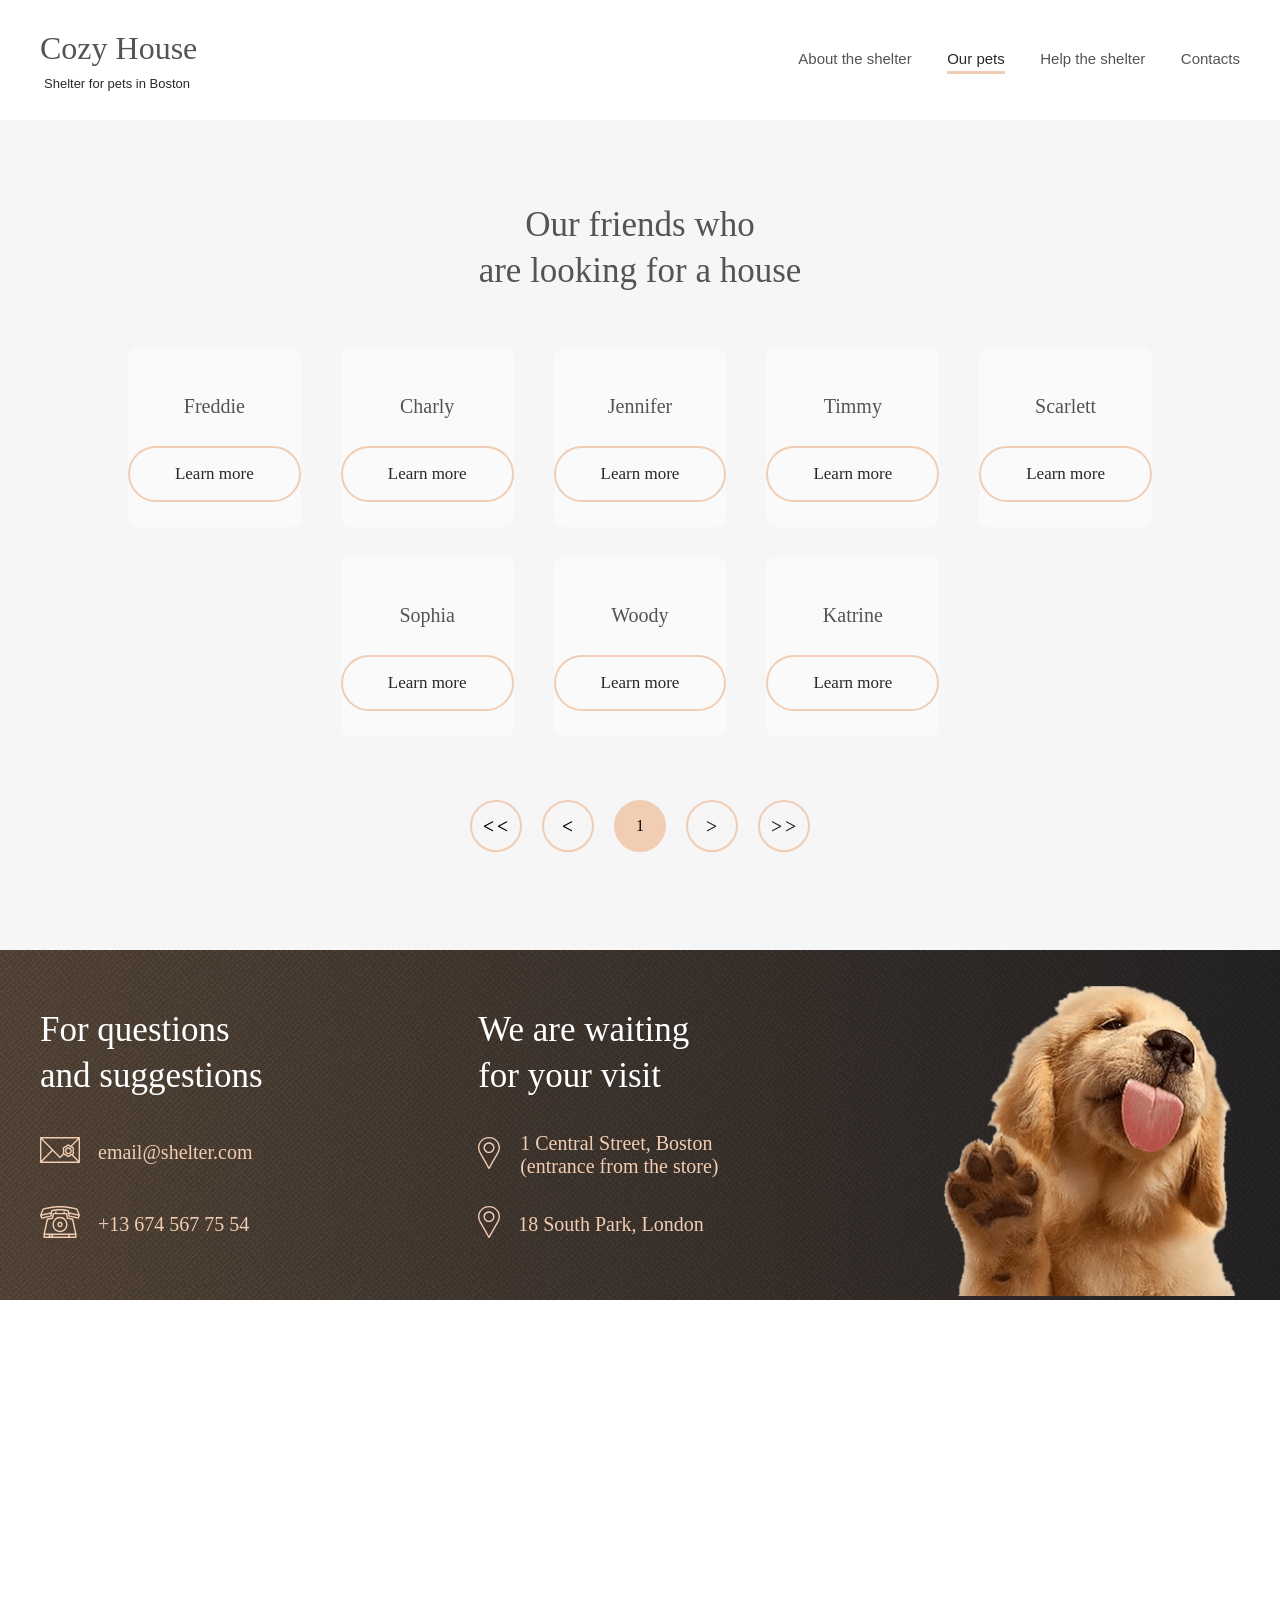
==== commit d57a5e5a: "fix: fixed color arrow pagination" ====
--- a/shelter/pets.html
+++ b/shelter/pets.html
@@ -1,10 +1,10 @@
 <!doctype html>
 <html lang="en">
   <head>
-    <meta charset="UTF-8">
-    <meta name="viewport" content="width=device-width, initial-scale=1.0">
-    <link rel="stylesheet" href="pets.css">
-    <link rel="icon" type="image/ico" href="assets/favicon1.ico">
+    <meta charset="UTF-8" />
+    <meta name="viewport" content="width=device-width, initial-scale=1.0" />
+    <link rel="stylesheet" href="pets.css" />
+    <link rel="icon" type="image/ico" href="assets/favicon1.ico" />
     <title>Our pets</title>
   </head>
   <body>
@@ -15,7 +15,7 @@
           <h1><a href="index.html">Cozy House</a></h1>
           <p>Shelter for pets in Boston</p>
         </div>
-        <div class="menu " >
+        <div class="menu">
           <nav class="nav_menu">
             <ul class="ul_menu">
               <li><a href="index.html">About the shelter</a></li>
@@ -26,130 +26,175 @@
           </nav>
         </div>
         <div class="burger_menu" id="burger">
-              <span class="burger_menu_span"></span>
-              <span class="burger_menu_span"></span>
-              <span class="burger_menu_span"></span>
-            </div>
+          <span class="burger_menu_span"></span>
+          <span class="burger_menu_span"></span>
+          <span class="burger_menu_span"></span>
+        </div>
       </div>
     </header>
     <section id="pets" class="our_friends">
       <div class="pets_container">
-        <h2 class="pets_title">Our friends who<br> are looking for a house</h2>
+        <h2 class="pets_title">
+          Our friends who<br />
+          are looking for a house
+        </h2>
         <div class="card_container">
-            <div class="card">
-                <div class="card_img">
-                  <img src="assets/pets-katrine.png" alt="katrine">
-                </div>
-                <h3>Katrine</h3>
-                <div class="slider_button">Learn more</div>
-              </div>
-            <div class="card">
-                <div class="card_img">
-                  <img src="assets/pets-jennifer.png" alt="jennifer">
-                </div>
-                <h3>Jennifer</h3>
-                <div class="slider_button">Learn more</div>
-            </div>
-            <div class="card">
-                <div class="card_img">
-                  <img src="assets/pets-woody.png" alt="woody">
-                </div>
-                <h3>Woody</h3>
-                <div class="slider_button">Learn more</div>
-            </div>
-            <div class="card third_card">
-                <div class="card_img">
-                  <img src="assets/pets-sophia.png" alt="sophia">
-                </div>
-                <h3>Sophia</h3>
-                <div class="slider_button">Learn more</div>
-            </div>
-            <div class="card third_card">
-                <div class="card_img">
-                  <img src="assets/pets-timmy.png" alt="timmy">
-                </div>
-                <h3>Timmy</h3>
-                <div class="slider_button">Learn more</div>
-            </div>
-            <div class="card third_card">
-                <div class="card_img">
-                  <img src="assets/pets-charly.png" alt="charly">
-                </div>
-                <h3>Charly</h3>
-                <div class="slider_button">Learn more</div>
-            </div>
-            <div class="card second_card">
-                <div class="card_img">
-                  <img src="assets/pets-scarlet.png" alt="scarlet">
-                </div>
-                <h3>Scarlett</h3>
-                <div class="slider_button">Learn more</div>
-            </div>
-            <div class="card second_card">
-                <div class="card_img">
-                  <img src="assets/pets-freddie.png" alt="freddie">
-                </div>
-                <h3>Freddie</h3>
-                <div class="slider_button">Learn more</div>
-            </div>
+          <div class="card">
+            <div class="card_img">
+              <img src="assets/pets-katrine.png" alt="katrine" />
+            </div>
+            <h3>Katrine</h3>
+            <div class="slider_button">Learn more</div>
+          </div>
+          <div class="card">
+            <div class="card_img">
+              <img src="assets/pets-jennifer.png" alt="jennifer" />
+            </div>
+            <h3>Jennifer</h3>
+            <div class="slider_button">Learn more</div>
+          </div>
+          <div class="card">
+            <div class="card_img">
+              <img src="assets/pets-woody.png" alt="woody" />
+            </div>
+            <h3>Woody</h3>
+            <div class="slider_button">Learn more</div>
+          </div>
+          <div class="card third_card">
+            <div class="card_img">
+              <img src="assets/pets-sophia.png" alt="sophia" />
+            </div>
+            <h3>Sophia</h3>
+            <div class="slider_button">Learn more</div>
+          </div>
+          <div class="card third_card">
+            <div class="card_img">
+              <img src="assets/pets-timmy.png" alt="timmy" />
+            </div>
+            <h3>Timmy</h3>
+            <div class="slider_button">Learn more</div>
+          </div>
+          <div class="card third_card">
+            <div class="card_img">
+              <img src="assets/pets-charly.png" alt="charly" />
+            </div>
+            <h3>Charly</h3>
+            <div class="slider_button">Learn more</div>
+          </div>
+          <div class="card second_card">
+            <div class="card_img">
+              <img src="assets/pets-scarlet.png" alt="scarlet" />
+            </div>
+            <h3>Scarlett</h3>
+            <div class="slider_button">Learn more</div>
+          </div>
+          <div class="card second_card">
+            <div class="card_img">
+              <img src="assets/pets-freddie.png" alt="freddie" />
+            </div>
+            <h3>Freddie</h3>
+            <div class="slider_button">Learn more</div>
+          </div>
         </div>
         <div class="navigation">
-            <div class="button_paginator_inactive_two">
-                <img src="assets/left_double_arrow.svg" alt="left_double_arrow">
-            </div>
-            <div class="button_paginator_inactive">
-                <img src="assets/left_arrow.svg" alt="left_arrow">
-            </div>
-            <div class="button_paginator_active">1</div>
-            <div class="button_paginator_next">
-                <img src="assets/right_arrow.svg" alt="right_arrow">
-            </div>
-            <div class="button_paginator_all">
-                <img src="assets/double_arrow.svg" alt="double_arrow">
-            </div>
+          <div class="button_paginator_inactive_two">
+            <svg
+              width="24"
+              height="11"
+              viewBox="0 0 24 11"
+              fill="none"
+              xmlns="http://www.w3.org/2000/svg"
+            >
+              <path
+                d="M9.0333 10.498L9.72748e-05 5.80078V4.69727L9.0333 0V1.33789L1.52353 5.24414L9.0333 9.16016V10.498ZM23.1044 10.498L14.0712 5.80078V4.69727L23.1044 0V1.33789L15.5946 5.24414L23.1044 9.16016V10.498Z"
+                fill="#000000"
+              />
+            </svg>
+          </div>
+          <div class="button_paginator_inactive">
+            <svg
+              width="10"
+              height="11"
+              viewBox="0 0 10 11"
+              fill="#ffffff"
+              xmlns="http://www.w3.org/2000/svg"
+            >
+              <path
+                d="M9.0332 10.498L0 5.80078V4.69727L9.0332 0V1.33789L1.52344 5.24414L9.0332 9.16016V10.498Z"
+                fill="#000000"
+              />
+            </svg>
+          </div>
+          <div class="button_paginator_active">1</div>
+          <div class="button_paginator_next">
+            <img src="assets/right_arrow.svg" alt="right_arrow" />
+          </div>
+          <div class="button_paginator_all">
+            <img src="assets/double_arrow.svg" alt="double_arrow" />
+          </div>
         </div>
       </div>
     </section>
     <div class="into">
-       <footer id="footer" class="footer">
+      <footer id="footer" class="footer">
         <div class="footer_container">
           <div class="footer_content">
             <div class="footer_contacts">
               <h3 class="footer_contacts_title">
-                For questions <br class="desktop-only">and suggestions
+                For questions <br class="desktop-only" />and suggestions
               </h3>
               <div class="footer_contacts_email">
-
-                <a  href="mailto:email@shelter.com"><img src="assets/icon-email.svg" alt="email"></a>
-                <a class="footer_h5"  href="mailto:email@shelter.com">email@shelter.com</a>
+                <a href="mailto:email@shelter.com"
+                  ><img src="assets/icon-email.svg" alt="email"
+                /></a>
+                <a class="footer_h5" href="mailto:email@shelter.com"
+                  >email@shelter.com</a
+                >
               </div>
               <div class="footer_contacts_tell">
-                <a  href="tel:+136745677554"><img src="assets/icon-phone.svg" alt="phone"></a>
-                <a  href="tel:+136745677554" class="footer_h5 tell">+13 674 567 75 54</a>
+                <a href="tel:+136745677554"
+                  ><img src="assets/icon-phone.svg" alt="phone"
+                /></a>
+                <a href="tel:+136745677554" class="footer_h5 tell"
+                  >+13 674 567 75 54</a
+                >
               </div>
             </div>
             <div class="footer_locations">
               <h3 class="footer_locations_title">
-                We are waiting<br class="desktop-only">
-                for<br class="mobile-only"> your visit
+                We are waiting<br class="desktop-only" />
+                for<br class="mobile-only" />
+                your visit
               </h3>
               <div class="footer_locations_place second">
-                <a href="https://maps.app.goo.gl/DbrBWpfn3ZMRmpNb6"><img  src="assets/icon-marker.svg" alt="marker"></a>
-                <a class="footer_central" href="https://maps.app.goo.gl/DbrBWpfn3ZMRmpNb6">1 Central Street, Boston <br>(entrance from the store)</a>
-              </div>
-              <div class="footer_locations_place second_two ">
-                <a href="https://maps.app.goo.gl/Y8TNkfjM19VFKskY9"><img src="assets/icon-marker.svg" alt="marker"></a>
-                <a class="footer_h5" href="https://maps.app.goo.gl/Y8TNkfjM19VFKskY9">18 South Park, London </a>
+                <a href="https://maps.app.goo.gl/DbrBWpfn3ZMRmpNb6"
+                  ><img src="assets/icon-marker.svg" alt="marker"
+                /></a>
+                <a
+                  class="footer_central"
+                  href="https://maps.app.goo.gl/DbrBWpfn3ZMRmpNb6"
+                  >1 Central Street, Boston <br />(entrance from the store)</a
+                >
+              </div>
+              <div class="footer_locations_place second_two">
+                <a href="https://maps.app.goo.gl/Y8TNkfjM19VFKskY9"
+                  ><img src="assets/icon-marker.svg" alt="marker"
+                /></a>
+                <a
+                  class="footer_h5"
+                  href="https://maps.app.goo.gl/Y8TNkfjM19VFKskY9"
+                  >18 South Park, London
+                </a>
               </div>
             </div>
             <div class="footer_puppy">
-              <img src="assets/footer-puppy.png" alt="footer-puppy">
+              <img src="assets/footer-puppy.png" alt="footer-puppy" />
             </div>
           </div>
         </div>
       </footer>
-      </div>
-       <script defer src="pets.js" ></script>
-       <script type="module" defer src="pagination.js" ></script>
+    </div>
+    <script defer src="pets.js"></script>
+    <script type="module" defer src="pagination.js"></script>
   </body>
 </html>
--- a/shelter/pets.css
+++ b/shelter/pets.css
@@ -166,6 +166,7 @@
     transition: all 0.1s ease;
   }
 }
+
 .pets_title {
   padding-bottom: 55px;
   padding-top: 82px;
@@ -185,9 +186,12 @@
   height: 52px;
   padding: 0;
   border-radius: 50%;
-  cursor: default;
-
-  border: 2px solid #cdcdcd;
+  cursor: pointer;
+
+  border: 2px solid #f1cdb3;
+}
+.button_paginator_inactive:hover {
+  background: #f1cdb3;
 }
 .button_paginator_inactive_two {
   display: flex;
@@ -197,9 +201,12 @@
   height: 52px;
   padding: 0;
   border-radius: 50%;
-  cursor: default;
-
-  border: 2px solid #cdcdcd;
+  cursor: pointer;
+
+  border: 2px solid #f1cdb3;
+}
+.button_paginator_inactive_two:hover {
+  background: #f1cdb3;
 }
 
 .button_paginator_active {
@@ -244,6 +251,13 @@
 }
 .button_paginator_all:hover {
   background: #f1cdb3;
+}
+.arrow-inactive,
+.arrow-inactive:hover{
+  border-color: black;
+  opacity: 0.4;
+  background: #ffffff;
+  cursor: default;
 }
 
 .into {
@@ -736,4 +750,5 @@
   animation-name: hide;
   animation-duration: 0.5s;
   animation-direction: reverse;
-}+}
+
